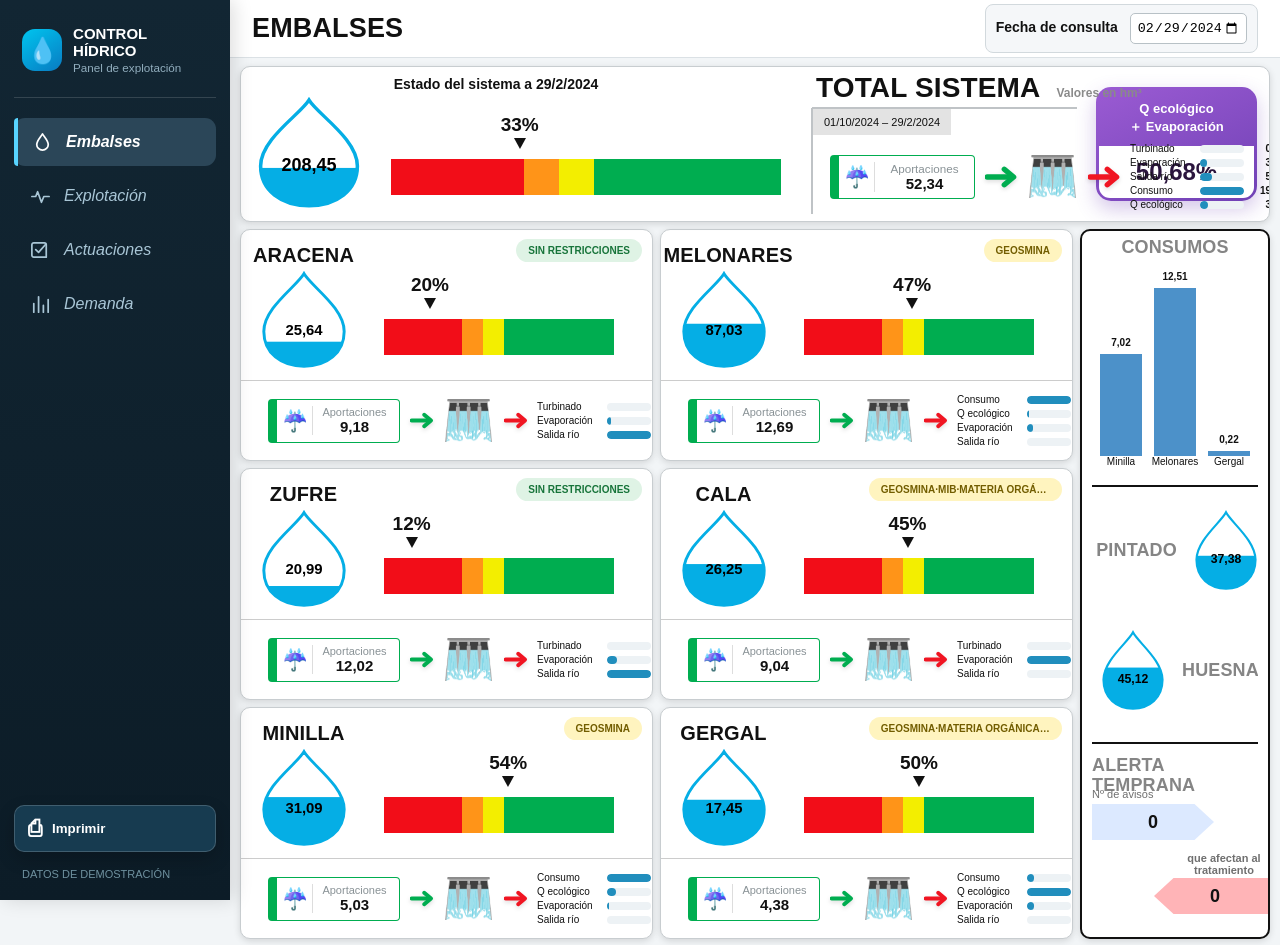
==== index.html @ 4644a9d7 "a" ====
<!DOCTYPE html>
<html lang="es">
 <head>
  <meta charset="utf-8"/>
  <meta content="width=device-width,initial-scale=1" name="viewport"/>
  <title>
   Control de embalses
  </title>
  <link href="css/menu-encabezado.css" rel="stylesheet"/>
  <link href="css/embalses.css" rel="stylesheet"/>
 </head>
 <body>
  <aside class="sidebar">
   <div class="brand">
    <div class="brand-mark">
     💧
    </div>
    <div>
     <b>
      CONTROL HÍDRICO
     </b>
     <small>
      Panel de explotación
     </small>
    </div>
   </div>
   <nav class="menu">
    <button class="nav-btn active" data-screen="embalses">
     <span class="menu-icon">
      <svg aria-hidden="true" viewbox="0 0 24 24">
       <path d="M12 3C9.8 6.5 6 10.2 6 14a6 6 0 0 0 12 0c0-3.8-3.8-7.5-6-11Z">
       </path>
      </svg>
     </span>
     <em>
      Embalses
     </em>
    </button>
    <button class="nav-btn" data-href="explotacion/">
     <span class="menu-icon">
      <svg aria-hidden="true" viewbox="0 0 24 24">
       <path d="M3 12h4l2-5 4 11 2.5-6H21">
       </path>
      </svg>
     </span>
     <em>
      Explotación
     </em>
    </button>
    <button class="nav-btn" data-href="actuaciones/">
     <span class="menu-icon">
      <svg aria-hidden="true" viewbox="0 0 24 24">
       <path d="M5 4h11a2 2 0 0 1 2 2v13H5a2 2 0 0 1-2-2V6a2 2 0 0 1 2-2Z">
       </path>
       <path d="m7 11 3 3 7-8">
       </path>
      </svg>
     </span>
     <em>
      Actuaciones
     </em>
    </button>
    <button class="nav-btn" data-href="demanda/">
     <span class="menu-icon">
      <svg aria-hidden="true" viewbox="0 0 24 24">
       <path d="M5 20V11M10 20V4M15 20v-7M20 20V7">
       </path>
      </svg>
     </span>
     <em>
      Demanda
     </em>
    </button>
   </nav>
   <button class="print-btn" id="printBtn" type="button">
    <span>
     ⎙
    </span>
    <em>
     Imprimir
    </em>
   </button>
   <div class="side-foot">
    DATOS DE DEMOSTRACIÓN
   </div>
  </aside>
  <div class="main">
   <header class="topbar">
    <h1 id="pageTitle">
     EMBALSES
    </h1>
    <label id="dateFilter">
     Fecha de consulta
     <input id="fecha" max="2024-09-30" min="2023-10-01" type="date" value="2024-02-29"/>
    </label>
   </header>
   <main>
    <section class="screen active" id="embalses">
     <div class="dashboard" id="dashboard">
     </div>
    </section>
   </main>
  </div>
  <script src="data/embalses-data.js">
  </script>
  <script src="js/embalses.js">
  </script>
 </body>
</html>
---- css/menu-encabezado.css ----
/* ==========================================================================
   ESTRUCTURA COMPARTIDA: MENU LATERAL Y ENCABEZADO
   Usado por las cuatro pantallas.
   ========================================================================== */
:root {
  --nav: #132532;
  --nav2: #1d394b;
  --blue: #05aee5;
  --green: #00ad50;
  --red: #f20d18;
  --orange: #ff9418;
  --yellow: #f3ee00;
  --ink: #111;
  --line: #d2d6da;
}

:root {
  --sidebar-width: 230px;
  --dashboard-max-width: 1500px;
  --dashboard-side-width: 190px;
  --dashboard-gap: 7px;
  --system-height: 156px;
  --system-columns: 380px 1fr 165px;
  --reservoir-height: 230px;
  --reservoir-top-height: 151px;
  --reservoir-bottom-height: 79px;
  --reservoir-columns: 125px 1fr;
  --drop-reservoir-width: 100px;
  --drop-reservoir-height: 98px;
  --drop-system-width: 112px;
  --drop-system-height: 112px;
  --drop-mini-width: 70px;
  --drop-mini-height: 82px;
  --level-bar-height: 36px;
  --metric-track-height: 8px;
  --cons-chart-height: 176px;
  --cons-bar-width: 42px;
  --system-main-shift: 165px;
  --system-main-cut: 160px;
  --system-divider-offset: -180px;
  --system-level-extra-width: 144px;
  --system-level-shift: 18px;
  --status-top: 9px;
  --status-right: 10px;
  --status-radius: 999px;
  --flow-metrics-width: 82%;
}

* {
  box-sizing: border-box;
}

body {
  margin: 0;
  background: #f2f5f7;
  color: var(--ink);
  font: 14px Arial,sans-serif;
}

.sidebar {
  position: fixed;
  inset: 0 auto 0 0;
  width: var(--sidebar-width);
  background: linear-gradient(180deg,#122633,#0c1c27);
  color: #fff;
  padding: 20px 14px;
  z-index: 10;
  box-shadow: 4px 0 18px #0002;
}

.brand {
  display: flex;
  gap: 11px;
  align-items: center;
  padding: 5px 8px 22px;
  border-bottom: 1px solid #ffffff25;
}

.brand-mark {
  width: 42px;
  height: 42px;
  border-radius: 13px;
  background: linear-gradient(145deg,#00c5ef,#087bc2);
  display: grid;
  place-items: center;
  font-size: 25px;
}

.brand b {
  display: block;
  font-size: 15px;
}

.brand small {
  color: #91adbd;
}

.menu {
  display: grid;
  gap: 7px;
  margin-top: 20px;
}

.nav-btn {
  border: 0;
  background: transparent;
  color: #bfd0da;
  padding: 12px 13px;
  text-align: left;
  border-radius: 9px;
  font-weight: 700;
  cursor: pointer;
}

.nav-btn span {
  display: inline-block;
  width: 30px;
}

.nav-btn:hover {
  background: #ffffff0e;
  color: #fff;
}

.side-foot {
  position: absolute;
  bottom: 20px;
  left: 22px;
  color: #6f919f;
  font-size: 11px;
}

.main {
  margin-left: var(--sidebar-width);
  min-height: 100vh;
}

.topbar {
  height: 68px;
  background: #fff;
  border-bottom: 1px solid #dbe1e5;
  display: flex;
  align-items: center;
  justify-content: space-between;
  padding: 0 22px;
}

.topbar h1 {
  font: 900 26px Impact,Arial Black,sans-serif;
  margin: 0;
}

.topbar label {
  font-weight: 700;
  background: #f5f7f9;
  border: 1px solid #d2d9dd;
  border-radius: 8px;
  padding: 8px 10px;
}

.topbar input {
  margin-left: 8px;
  border: 1px solid #b8c1c6;
  border-radius: 5px;
  padding: 6px;
}

.screen {
  display: none;
}

.placeholder {
  margin: 28px;
  background: #fff;
  border-radius: 12px;
  padding: 45px;
  box-shadow: 0 2px 8px #0002;
}

@media screen and (max-width:760px) {
  .sidebar {
    width: 72px;
    padding: 16px 9px;
  }

  .brand div:last-child,
.nav-btn em,
.side-foot {
    display: none;
  }

  .nav-btn span {
    width: auto;
    font-size: 20px;
  }

  .nav-btn {
    text-align: center;
  }

  .main {
    margin-left: 72px;
  }

  .topbar {
    height: auto;
    padding: 12px;
    display: block;
  }

  .topbar label {
    display: block;
    margin-top: 8px;
  }
}

.nav-btn {
  display: flex;
  align-items: center;
  gap: 8px;
  font-size: 14px;
}

.nav-btn span {
  width: 34px;
  height: 28px;
  display: grid;
  place-items: center;
  font-size: 24px;
  line-height: 1;
}

@media (min-width:1101px) and (min-height:700px), print {
  .topbar {
    height: 58px;
  }
}

.print-btn {
  position: absolute;
  left: 14px;
  right: 14px;
  bottom: 48px;
  border: 1px solid #ffffff2d;
  background: #173b50;
  color: #fff;
  border-radius: 10px;
  padding: 11px 13px;
  font-weight: 800;
  display: flex;
  align-items: center;
  gap: 10px;
  cursor: pointer;
  box-shadow: 0 7px 18px #0003;
}

.print-btn:hover {
  background: #079dcc;
}

.print-btn span {
  font-size: 23px;
  line-height: 1;
}

.print-btn em {
  font-style: normal;
}

.sidebar .menu {
  gap: 6px !important;
  padding: 0 !important;
}

.sidebar .nav-btn {
  position: relative !important;
  width: 100% !important;
  min-height: 48px !important;
  display: flex !important;
  align-items: center !important;
  gap: 12px !important;
  padding: 10px 14px !important;
  border-radius: 11px !important;
  color: #a9c6d6 !important;
  background: transparent !important;
  box-shadow: none !important;
  font-family: "Segoe UI",Arial,sans-serif !important;
  font-size: 16px !important;
  font-weight: 500 !important;
  font-style: normal !important;
}

.sidebar .nav-btn .menu-icon {
  width: 24px !important;
  height: 24px !important;
  flex: 0 0 24px !important;
  display: grid !important;
  place-items: center !important;
  color: #a9c6d6 !important;
}

.sidebar .nav-btn .menu-icon svg {
  width: 23px !important;
  height: 23px !important;
  fill: none !important;
  stroke: currentColor !important;
  stroke-width: 1.8 !important;
  stroke-linecap: round !important;
  stroke-linejoin: round !important;
}

.sidebar .nav-btn.active {
  color: #fff !important;
  background: #2b4658 !important;
  font-weight: 700 !important;
  padding-left: 16px !important;
  box-shadow: none !important;
}

.sidebar .nav-btn.active::before {
  content: "";
  position: absolute;
  left: 0;
  top: 0;
  bottom: 0;
  width: 4px;
  border-radius: 11px 0 0 11px;
  background: #58d4ff;
}

.sidebar .nav-btn.active .menu-icon {
  color: #fff !important;
}

.sidebar .nav-btn:hover:not(.active) {
  background: #ffffff0b !important;
  color: #d8e8f0 !important;
}

.topbar h1 {
  font-family: "Arial Narrow","Roboto Condensed","Segoe UI",Arial,sans-serif !important;
  font-weight: 800 !important;
  letter-spacing: .15px !important;
  text-shadow: none !important;
}

.topbar h1 {
  font-size: 27px !important;
  line-height: 1 !important;
}

@media print {
  html,
body {
    margin: 0 !important;
    padding: 0 !important;
    background: #fff !important;
    width: 100% !important;
    height: 100% !important;
    overflow: hidden !important;
  }

  .sidebar,
.print-btn {
    display: none !important;
  }

  .main {
    position: fixed !important;
    left: 0 !important;
    top: 0 !important;
    overflow: hidden !important;
    margin: 0 !important;
    min-height: 0 !important;
    padding: 0 !important;
    width: 1280px !important;
    height: 930px !important;
    --ph: 930px;
    transform-origin: 0 0 !important;
    transform: scale(var(--ps,.8)) !important;
  }

  @supports (transform:scale(calc(1px/1px))) {
    .main {
      transform: scale(min(calc(100vw/1280px),calc(100vh/var(--ph,800px)))) !important;
    }
  }

  .topbar {
    height: 46px !important;
    padding: 0 10px !important;
    background: #fff !important;
    border-bottom: 1px solid #cfd5d9 !important;
  }

  .topbar h1 {
    font-size: 24px !important;
  }

  * {
    print-color-adjust: exact !important;
    -webkit-print-color-adjust: exact !important;
  }
}
---- css/embalses.css ----
/* ==========================================================================
   PANTALLA EMBALSES
   Componentes, gráficas, tarjetas y control de impresión de Embalses.
   ========================================================================== */
/* ==========================================================================
   CONTROL CENTRAL DE COMPONENTES
   Modifica aquí tamaños y posiciones de la vista web.
   La impresión conserva sus reglas independientes.
   ========================================================================== */

.nav-btn.active {
  background: linear-gradient(90deg,#079dcc,#0878ad);
  color: #fff;
  box-shadow: 0 7px 16px #0004;
}

.screen.active {
  display: block;
}

.dashboard {
  padding: 12px;
  display: grid;
  grid-template-columns: 1fr 1fr 190px;
  gap: var(--dashboard-gap);
  max-width: var(--dashboard-max-width);
  margin: auto;
}

.card {
  background: #fff;
  border: 1px solid #c8cdd0;
  border-radius: 10px;
  box-shadow: 0 2px 7px #0002;
  overflow: hidden;
}

.system {
  grid-column: 1/4;
  display: grid;
  grid-template-columns: var(--system-columns);
  min-height: var(--system-height);
  padding: 10px 14px;
}

.system-left {
  display: grid;
  grid-template-columns: 120px 1fr;
  align-items: center;
  border-right: 2px solid #c2c2c2;
  padding-right: 14px;
}

.sys-date {
  grid-column: 1/3;
  text-align: center;
  font-weight: 800;
}

.system-main {
  padding: 0 18px;
}

.system-main h2 {
  font: 900 30px Impact,Arial Black;
  margin: 0 0 7px;
}

.period {
  background: #e3e3e3;
  padding: 7px 11px;
  font-size: 11px;
  display: inline-block;
}

.flow {
  margin-top: 14px;
  display: grid;
  grid-template-columns: 145px 32px 62px 32px 1fr;
  gap: 7px;
  align-items: center;
}

.arrow {
  font-size: 31px;
  font-weight: 900;
}

.green {
  color: var(--green);
}

.red {
  color: red;
}

.reservoir {
  min-height: var(--reservoir-height);
}

.reservoir-top {
  height: var(--reservoir-top-height);
  display: grid;
  grid-template-columns: var(--reservoir-columns);
  position: relative;
  border-bottom: 1px solid #ccc;
}

.name {
  position: absolute;
  left: 27px;
  top: 14px;
  margin: 0;
  font: 900 22px Impact,Arial Black;
}

.status {
  position: absolute;
  right: 0;
  top: 0;
  min-width: 140px;
  padding: 11px;
  text-align: center;
  background: #00b554;
  font-size: 10px;
}

.status.warn {
  background: #fff900;
}

.drop-wrap {
  padding: 44px 8px 8px;
  display: grid;
  place-items: end center;
}

.drop-svg {
  width: 92px;
  height: 106px;
  overflow: visible;
}

.drop-outline {
  fill: #fff;
  stroke: var(--blue);
  stroke-width: 3;
}

.drop-water {
  fill: var(--blue);
}

.drop-text {
  font-weight: 900;
  font-size: 17px;
  text-anchor: middle;
  dominant-baseline: middle;
}

.level-area {
  display: flex;
  align-items: center;
  padding: 49px 15px 12px;
}

.level {
  width: 100%;
  position: relative;
  padding-top: 37px;
}

.indicator {
  position: absolute;
  left: clamp(0%,var(--pos),100%);
  top: 0;
  transform: translateX(-50%);
  text-align: center;
  font-weight: 900;
  font-size: 19px;
  white-space: nowrap;
  transition: left .35s ease;
}

.indicator i {
  display: block;
  width: 0;
  height: 0;
  margin: 4px auto 0;
  border-left: 6px solid transparent;
  border-right: 6px solid transparent;
  border-top: 12px solid #111;
}

.segbar {
  background: linear-gradient(90deg,var(--red) 0 34%,var(--orange) 34% 43%,var(--yellow) 43% 52%,var(--green) 52% 100%);
}

.reservoir-bottom {
  min-height: var(--reservoir-bottom-height);
  padding: 8px;
  display: grid;
  grid-template-columns: 125px 29px 60px 29px 1fr;
  gap: 5px;
  align-items: center;
}

.rain {
  border: 1px solid var(--green);
  border-left: 9px solid var(--green);
  border-radius: 4px;
  display: grid;
  grid-template-columns: 35px 1fr;
  align-items: center;
  min-height: 50px;
}

.rain-icon {
  text-align: center;
  font-size: 21px;
}

.rain-val {
  text-align: center;
  border-left: 1px solid #ddd;
}

.rain-val small {
  display: block;
  color: #899296;
}

.rain-val b {
  font-size: 15px;
}

.dam-icon {
  width: 58px;
  height: 52px;
}

.metrics {
  display: grid;
  gap: 5px;
}

.metric {
  display: grid;
  grid-template-columns: 68px 1fr 40px;
  align-items: center;
  font-size: 10px;
  gap: 5px;
}

.metric-track {
  height: var(--metric-track-height);
  position: relative;
}

.metric-fill {
  height: 100%;
  background: #4c91c9;
  border-radius: 0 2px 2px 0;
}

.metric b {
  text-align: right;
}

.eco-card {
  align-self: center;
  margin-left: 4px;
  border-radius: 15px;
  background: linear-gradient(155deg,#9b5bd3,#7041b5);
  color: #fff;
  box-shadow: 0 8px 20px #7142b54d;
  overflow: hidden;
  text-align: center;
}

.eco-card .eco-title {
  padding: 13px 8px 10px;
  font-size: 13px;
  font-weight: 800;
  line-height: 1.4;
}

.eco-card .eco-value {
  background: #fff;
  color: #2b153e;
  margin: 0 3px 3px;
  padding: 12px 5px;
  border-radius: 0 0 11px 11px;
  font-size: 24px;
  font-weight: 900;
}

.side-panel {
  grid-column: 3;
  grid-row: 2/5;
  padding: 10px;
  border: 2px solid #111;
}

.side-panel h3,
.side-panel h4 {
  font: 900 19px Impact,Arial Black;
  color: #858585;
  text-align: center;
  margin: 5px;
}

.cons-chart {
  border-bottom: 2px solid #111;
  display: flex;
  align-items: end;
  justify-content: space-around;
}

.cons-col {
  text-align: center;
  font-size: 10px;
}

.cons-bar {
  width: var(--cons-bar-width);
  background: #4c91c9;
  position: relative;
}

.cons-bar b {
  position: absolute;
  top: -17px;
  left: 50%;
  transform: translateX(-50%);
  font-size: 10px;
}

.side-sec {
  padding-bottom: 9px;
  border-bottom: 2px solid #111;
}

.mini-drop {
  display: grid;
  place-items: center;
}

.mini-drop .drop-svg {
  width: var(--drop-mini-width);
  height: var(--drop-mini-height);
}

.alerts {
  padding-top: 7px;
}

.alert {
  padding: 11px;
  text-align: center;
  font-size: 21px;
  font-weight: 900;
  background: linear-gradient(135deg,#dceaff 80%,transparent 81%);
}

.alert.reda {
  background: linear-gradient(45deg,#ffb6b6 80%,transparent 81%);
}

@media screen and (max-width:1100px) {
  .dashboard {
    grid-template-columns: 1fr;
  }

  .system,
.side-panel {
    grid-column: 1;
    grid-row: auto;
  }

  .system {
    grid-template-columns: 1fr;
  }

  .system-left {
    border: 0;
  }

  .side-panel {
    display: grid;
    grid-template-columns: repeat(3,1fr);
    gap: 12px;
  }
}

@media screen and (max-width:760px) {
  .reservoir-top {
    grid-template-columns: 105px 1fr;
  }

  .reservoir-bottom {
    grid-template-columns: 105px 24px 52px 24px 1fr;
  }

  .system-left {
    grid-template-columns: 105px 1fr;
  }
}

/* Ajustes de la tercera vista previa */

.level {
  padding-top: 45px;
}

.indicator {
  top: 0;
  line-height: 21px;
  z-index: 2;
}

.indicator i {
  margin-top: 3px;
  border-left-width: 6px;
  border-right-width: 6px;
  border-top-width: 11px;
}

.segbar {
  height: var(--level-bar-height);
}

.flow-arrow {
  width: 34px;
  height: 26px;
  display: block;
  filter: drop-shadow(0 2px 2px #0002);
}

.flow-arrow.green-arrow {
  color: #00ad50;
}

.flow-arrow.red-arrow {
  color: #f01522;
}

.side-panel {
  padding: 7px 10px;
  display: flex;
  flex-direction: column;
}

.side-panel h3,
.side-panel h4 {
  margin: 3px 0;
  font-size: 18px;
}

.cons-chart {
  height: var(--cons-chart-height);
}

.side-sec {
  padding-bottom: 6px;
}

.water-reserves {
  flex: 1;
  display: grid;
  grid-template-rows: 1fr 1fr;
  align-items: center;
  padding: 3px 0;
}

.reserve-row {
  display: grid;
  grid-template-columns: 1fr 82px;
  align-items: center;
  min-height: 78px;
}

.reserve-row:nth-child(2) {
  grid-template-columns: 82px 1fr;
}

.reserve-row:nth-child(2) h4 {
  grid-column: 2;
  grid-row: 1;
  text-align: left;
  padding-left: 8px;
}

.reserve-row:nth-child(2) .mini-drop {
  grid-column: 1;
  grid-row: 1;
}

.reserve-row h4 {
  text-align: right;
  padding-right: 8px;
}

.reserve-row .drop-svg {
  width: 66px;
  height: 76px;
}

.alerts {
  padding-top: 4px;
}

.alerts h4 {
  text-align: left;
  margin: 0 0 5px;
}

.alerts small {
  display: block;
  color: #111;
  font-size: 11px;
  margin: 1px 0;
}

.alert {
  height: 44px;
  padding: 10px;
  font-size: 20px;
  display: grid;
  place-items: center;
  background: #dce9ff;
  clip-path: polygon(0 0,84% 0,100% 50%,84% 100%,0 100%);
}

.alert.reda {
  background: #ffb4b7;
  clip-path: polygon(16% 0,100% 0,100% 100%,16% 100%,0 50%);
}

@media (min-width:1101px) and (min-height:700px), print {
  .dashboard {
    padding: 8px 10px;
    gap: var(--dashboard-gap);
  }

  .system {
    min-height: var(--system-height);
    padding: 7px 12px;
  }

  .system-main h2 {
    font-size: 27px;
  }

  .flow {
    margin-top: 8px;
  }

  .reservoir {
    min-height: var(--reservoir-height);
  }

  .reservoir-top {
    height: var(--reservoir-top-height);
  }

  .reservoir-bottom {
    min-height: var(--reservoir-bottom-height);
    padding: 5px 8px;
  }

  .drop-wrap {
    padding-top: 35px;
  }

  .drop-svg {
    width: 78px;
    height: 91px;
  }

  .level-area {
    padding: 37px 13px 7px;
  }

  .name {
    top: 10px;
    font-size: 20px;
  }

  .status {
    padding: 9px;
  }

  .rain {
    min-height: 44px;
  }

  .dam-icon {
    height: 45px;
  }

  .metrics {
    gap: 3px;
  }

  .metric-track {
    height: var(--metric-track-height);
  }

  .side-panel {
    max-height: 623px;
  }

  .cons-chart {
    height: var(--cons-chart-height);
  }
}

@media (min-width:1101px) and (max-height:780px) {
  .dashboard {
    transform-origin: top center;
  }

  .reservoir {
    min-height: var(--reservoir-height);
  }

  .reservoir-top {
    height: var(--reservoir-top-height);
  }

  .system {
    min-height: var(--system-height);
  }

  .side-panel {
    max-height: 582px;
  }
}

/* Ajustes v4: altura Ãºtil, consumos y flechas */

@media (min-width:1101px), print {
  .dashboard {
    padding-bottom: 6px;
  }

  .system {
    min-height: var(--system-height);
  }

  .reservoir {
    min-height: var(--reservoir-height);
  }

  .reservoir-top {
    height: var(--reservoir-top-height);
  }

  .reservoir-bottom {
    min-height: var(--reservoir-bottom-height);
  }

  .drop-wrap {
    padding-top: 38px;
  }

  .level-area {
    padding-top: 41px;
  }

  .side-panel {
    height: auto;
    max-height: none;
  }

  .side-panel .side-sec:first-child {
    flex: 0 0 160px;
    overflow: hidden;
  }

  .cons-chart {
    height: var(--cons-chart-height);
    padding-top: 22px;
    overflow: hidden;
    align-items: end;
  }

  .cons-bar {
    max-height: 104px;
  }

  .water-reserves {
    flex: 0 0 184px;
    grid-template-rows: 92px 92px;
    padding: 0;
  }

  .reserve-row {
    min-height: 88px;
  }

  .reserve-row .drop-svg {
    width: 62px;
    height: 71px;
  }

  .alerts {
    margin-top: auto;
  }
}

.flow-arrow.red-arrow {
  transform: translateX(-4px);
}

/* Ajustes v5: columna derecha compacta y ordenada */

@media (min-width:1101px), print {
  .side-panel {
    padding: 7px 10px;
    display: grid;
    grid-template-rows: 190px 205px 1fr;
    gap: 0;
    overflow: hidden;
  }

  .side-panel .side-sec:first-child {
    height: auto;
    min-height: 0;
    overflow: hidden;
    padding: 0 0 7px;
  }

  .side-panel h3 {
    margin: 2px 0 3px;
    font-size: 19px;
  }

  .cons-chart {
    height: var(--cons-chart-height);
    padding: 25px 2px 0;
    overflow: hidden;
    align-items: end;
  }

  .cons-bar {
    max-height: 125px;
    width: var(--cons-bar-width);
  }

  .water-reserves {
    height: auto;
    min-height: 0;
    display: grid;
    grid-template-rows: 98px 98px;
    padding: 4px 0 5px;
    border-bottom: 2px solid #111;
  }

  .reserve-row {
    min-height: 0;
    grid-template-columns: 1fr 82px;
  }

  .reserve-row:nth-child(2) {
    grid-template-columns: 82px 1fr;
  }

  .reserve-row h4 {
    font-size: 18px;
  }

  .reserve-row .drop-svg {
    width: 66px;
    height: 76px;
  }

  .alerts {
    min-height: 0;
    margin: 0;
    padding: 10px 0 0;
    display: flex;
    flex-direction: column;
    justify-content: flex-end;
  }

  .alerts h4 {
    font-size: 18px;
    margin: 0 0 5px;
    text-align: left;
  }

  .alerts small {
    margin: 1px 0;
    font-size: 11px;
    line-height: 13px;
  }

  .alert {
    height: 44px;
    flex: 0 0 44px;
  }
}

/* Ajustes v6: una sola linea en Consumos y alerta mas alta */

@media (min-width:1101px), print {
  .side-panel {
    grid-template-rows: 205px 195px 1fr;
  }

  .side-panel .side-sec:first-child {
    border-bottom: 0;
    padding-bottom: 0;
  }

  .cons-chart {
    height: var(--cons-chart-height);
    padding-top: 27px;
    border-bottom: 2px solid #111;
    overflow: hidden;
  }

  .cons-bar {
    max-height: 137px;
  }

  .water-reserves {
    grid-template-rows: 93px 93px;
    height: 195px;
    padding-top: 4px;
  }

  .alerts {
    padding-top: 4px;
    justify-content: flex-start;
  }

  .alerts h4 {
    margin: 0 0 3px;
  }

  .alerts small {
    margin: 0;
    line-height: 12px;
  }

  .alert {
    height: 43px;
    flex-basis: 43px;
  }
}

/* Ajustes v7: replica de la organizacion indicada */

@media (min-width:1101px), print {
  .side-panel {
    display: grid;
    grid-template-rows: 210px 210px 170px;
    align-content: start;
    padding: 7px 10px;
    overflow: hidden;
  }

  .side-panel .side-sec:first-child {
    height: 210px;
    min-height: 210px;
    padding: 0;
    border-bottom: 0;
    overflow: hidden;
  }

  .side-panel h3 {
    margin: 2px 0 0;
    font-size: 19px;
  }

  .cons-chart {
    height: var(--cons-chart-height);
    padding: 25px 2px 0;
    border-bottom: 2px solid #111;
    overflow: hidden;
    align-items: end;
  }

  .cons-bar {
    width: var(--cons-bar-width);
    max-height: 136px;
  }

  .water-reserves {
    height: 210px;
    min-height: 210px;
    display: grid;
    grid-template-rows: 101px 101px;
    padding: 4px 0 5px;
    border-bottom: 2px solid #111;
  }

  .reserve-row {
    min-height: 0;
  }

  .reserve-row:first-child {
    grid-template-columns: 1fr 82px;
  }

  .reserve-row:first-child h4 {
    text-align: right;
    padding-right: 8px;
  }

  .reserve-row:nth-child(2) {
    grid-template-columns: 82px 1fr;
  }

  .reserve-row:nth-child(2) h4 {
    text-align: left;
    padding-left: 8px;
  }

  .reserve-row .drop-svg {
    width: 68px;
    height: 78px;
  }

  .alerts {
    height: 170px;
    min-height: 170px;
    margin: 0;
    padding: 6px 0 0;
    display: block;
  }

  .alerts h4 {
    margin: 0 0 4px;
    text-align: left;
    font-size: 18px;
  }

  .alerts small {
    display: block;
    margin: 0;
    line-height: 13px;
    font-size: 11px;
    color: #111;
  }

  .alert {
    height: 44px;
    margin: 0;
    display: grid;
    place-items: center;
    font-size: 20px;
  }
}

/* Ajustes v8: distribucion lateral fija, sin estiramientos */

@media (min-width:1101px), print {
  .side-panel {
    display: block !important;
    padding: 7px 10px !important;
    overflow: hidden;
  }

  .side-panel .side-sec:first-child {
    display: block;
    box-sizing: border-box;
    height: 210px !important;
    min-height: 210px !important;
    padding: 0 !important;
    margin: 0 !important;
    border: 0 !important;
    overflow: hidden;
  }

  .side-panel h3 {
    height: 27px;
    margin: 2px 0 0 !important;
    line-height: 25px;
  }

  .cons-chart {
    box-sizing: border-box;
    height: var(--cons-chart-height) !important;
    padding: 25px 2px 0 !important;
    margin: 0 !important;
    border-bottom: 2px solid #111 !important;
    overflow: hidden;
  }

  .water-reserves {
    display: grid !important;
    box-sizing: border-box;
    height: 215px !important;
    min-height: 215px !important;
    grid-template-rows: 103px 103px !important;
    padding: 4px 0 5px !important;
    margin: 0 !important;
    border-bottom: 2px solid #111 !important;
    overflow: hidden;
  }

  .reserve-row {
    height: 103px !important;
    min-height: 103px !important;
  }

  .reserve-row .drop-svg {
    width: 68px;
    height: 78px;
  }

  .alerts {
    display: block !important;
    box-sizing: border-box;
    height: 148px !important;
    min-height: 148px !important;
    margin: 0 !important;
    padding: 5px 0 0 !important;
    overflow: hidden;
  }

  .alerts h4 {
    height: 24px;
    line-height: 22px;
    margin: 0 !important;
    text-align: left;
  }

  .alerts small {
    height: 13px;
    line-height: 13px;
    margin: 0 !important;
  }

  .alert {
    box-sizing: border-box;
    height: 43px !important;
    min-height: 43px !important;
    margin: 0 !important;
    padding: 0 !important;
  }
}

/* Ajustes v9: reparto proporcional de toda la altura lateral */

@media (min-width:1101px), print {
  .side-panel {
    display: grid !important;
    grid-template-rows: 35% 36% 29% !important;
    align-content: stretch !important;
    padding: 7px 10px !important;
    overflow: hidden !important;
  }

  .side-panel .side-sec:first-child {
    height: auto !important;
    min-height: 0 !important;
    display: grid !important;
    grid-template-rows: 28px 1fr !important;
    padding: 0 !important;
    margin: 0 !important;
    border: 0 !important;
    overflow: hidden !important;
  }

  .side-panel h3 {
    height: auto !important;
    line-height: 25px !important;
    margin: 0 !important;
  }

  .cons-chart {
    height: var(--cons-chart-height) !important;
    min-height: 0 !important;
    padding: 26px 2px 0 !important;
    margin: 0 !important;
    border-bottom: 2px solid #111 !important;
    overflow: hidden !important;
  }

  .cons-bar {
    width: var(--cons-bar-width) !important;
    max-height: 145px !important;
  }

  .water-reserves {
    height: auto !important;
    min-height: 0 !important;
    display: grid !important;
    grid-template-rows: 1fr 1fr !important;
    padding: 5px 0 !important;
    margin: 0 !important;
    border-bottom: 2px solid #111 !important;
    overflow: hidden !important;
  }

  .reserve-row {
    height: auto !important;
    min-height: 0 !important;
  }

  .reserve-row .drop-svg {
    width: 70px !important;
    height: 80px !important;
  }

  .alerts {
    height: auto !important;
    min-height: 0 !important;
    display: grid !important;
    grid-template-rows: 27px 14px 45px 27px 45px !important;
    align-content: start !important;
    margin: 0 !important;
    padding: 7px 0 0 !important;
    overflow: hidden !important;
  }

  .alerts h4 {
    height: auto !important;
    line-height: 23px !important;
    margin: 0 !important;
  }

  .alerts small {
    height: auto !important;
    line-height: 13px !important;
    margin: 0 !important;
  }

  .alert {
    height: 45px !important;
    min-height: 45px !important;
    margin: 0 !important;
    padding: 0 !important;
  }
}

/* Ajustes v10: proporciones finales de la tarjeta lateral */

@media (min-width:1101px), print {
  .side-panel {
    grid-template-rows: 34% 40% 26% !important;
  }

  .side-panel .side-sec:first-child {
    grid-template-rows: 30px 1fr !important;
  }

  .cons-chart {
    padding-top: 22px !important;
  }

  .water-reserves {
    padding: 8px 0 7px !important;
  }

  .reserve-row .drop-svg {
    width: 72px !important;
    height: 83px !important;
  }

  .alerts {
    grid-template-rows: 29px 15px 44px 35px 44px !important;
    padding: 8px 0 0 !important;
  }

  .alerts h4 {
    color: #858585 !important;
    font-size: 18px !important;
  }

  .alerts small {
    color: #6f6f6f !important;
    font-size: 11px !important;
  }

  .alerts .alert {
    width: 106px !important;
    height: 36px !important;
    min-height: 36px !important;
    font-size: 18px !important;
  }

  .alerts .alert:not(.reda) {
    justify-self: start !important;
  }

  .alerts .alert.reda {
    justify-self: end !important;
  }
}

/* Ajustes v11 segun anotaciones */

@media (min-width:1101px), print {
  .side-panel {
    grid-template-rows: 36% 39% 25% !important;
  }

  .side-panel .side-sec:first-child {
    grid-template-rows: 30px 1fr !important;
  }

  .cons-chart {
    padding-top: 14px !important;
  }

  .cons-bar {
    max-height: 158px !important;
  }

  .water-reserves {
    padding: 5px 0 4px !important;
  }

  .alerts {
    grid-template-rows: 28px 14px 42px 27px 42px !important;
    padding: 5px 0 0 !important;
  }

  .alerts .alert {
    width: 122px !important;
    height: 36px !important;
    min-height: 36px !important;
  }

  .alerts .alert.reda {
    justify-self: end !important;
    transform: translateY(-3px);
  }
}

/* Ajustes v12: subir grafica sin mover linea y desplazar alerta inferior */

@media (min-width:1101px), print {
  .cons-chart .cons-col {
    transform: translateY(-7px) !important;
  }

  .alerts small:nth-of-type(2) {
    transform: translateX(22px) !important;
    width: calc(100% - 22px) !important;
  }

  .alerts .alert.reda {
    transform: translate(16px,-3px) !important;
  }
}

/* Ajustes v13: alerta compacta, sin huecos y con espaciado armonico */

@media (min-width:1101px), print {
  .side-panel {
    grid-template-rows: 36% 40% 24% !important;
  }

  .alerts {
    display: grid !important;
    grid-template-rows: 27px 14px 37px 28px 37px !important;
    row-gap: 0 !important;
    align-content: start !important;
    padding: 6px 0 4px !important;
    margin: 0 !important;
  }

  .alerts h4 {
    margin: 0 !important;
    line-height: 23px !important;
    align-self: start !important;
  }

  .alerts small {
    margin: 0 !important;
    line-height: 13px !important;
    align-self: start !important;
  }

  .alerts small:nth-of-type(2) {
    transform: none !important;
    width: 92px !important;
    justify-self: end !important;
    text-align: center !important;
    line-height: 12px !important;
  }

  .alerts .alert {
    width: 122px !important;
    height: 36px !important;
    min-height: 36px !important;
    margin: 0 !important;
    padding: 0 !important;
    align-self: start !important;
  }

  .alerts .alert:not(.reda) {
    justify-self: start !important;
    transform: none !important;
  }

  .alerts .alert.reda {
    justify-self: end !important;
    transform: none !important;
  }
}

/* Ajustes v14: separacion y alineacion final de la alerta inferior */

@media (min-width:1101px), print {
  .alerts {
    grid-template-rows: 27px 14px 37px 34px 37px !important;
  }

  .alerts small:nth-of-type(2) {
    width: 96px !important;
    justify-self: end !important;
    text-align: center !important;
    padding-top: 7px !important;
    transform: translateX(8px) !important;
  }

  .alerts .alert.reda {
    width: 122px !important;
    justify-self: end !important;
    margin-left: auto !important;
    transform: translateX(10px) !important;
  }
}

/* Ajuste v15: margenes laterales simetricos en las formas de alerta */

@media (min-width:1101px), print {
  .alerts .alert:not(.reda) {
    width: 122px !important;
    justify-self: start !important;
    transform: none !important;
  }

  .alerts .alert.reda {
    width: 122px !important;
    justify-self: end !important;
    margin-left: 0 !important;
    margin-right: 0 !important;
    transform: none !important;
  }
}

/* Ajuste v16: igualar visualmente ambos margenes laterales */

@media (min-width:1101px), print {
  .alerts .alert.reda {
    justify-self: end !important;
    transform: translateX(22px) !important;
  }
}

/* Ajuste v17: reducir aun mas el margen derecho de la forma roja */

@media (min-width:1101px), print {
  .alerts .alert.reda {
    justify-self: end !important;
    transform: translateX(30px) !important;
  }
}

/* Ajuste v18: desplazar mas a la derecha la forma roja */

@media (min-width:1101px), print {
  .alerts .alert.reda {
    justify-self: end !important;
    transform: translateX(38px) !important;
  }
}

/* Ajuste v19: texto inferior a la derecha y alineado a la izquierda */

@media (min-width:1101px), print {
  .alerts small:nth-of-type(2) {
    width: 104px !important;
    justify-self: end !important;
    text-align: left !important;
    padding-left: 4px !important;
    transform: translateX(18px) !important;
  }
}

/* Ajuste v20: desplazar mas a la derecha el texto inferior */

@media (min-width:1101px), print {
  .alerts small:nth-of-type(2) {
    width: 104px !important;
    justify-self: end !important;
    text-align: left !important;
    padding-left: 4px !important;
    transform: translateX(32px) !important;
  }
}

/* Ajuste v21: texto centrado, negrita y desplazado 50 px */

@media (min-width:1101px), print {
  .alerts small:nth-of-type(2) {
    width: 104px !important;
    justify-self: end !important;
    text-align: center !important;
    font-weight: 700 !important;
    padding-left: 0 !important;
    transform: translateX(50px) !important;
  }
}

/* Ajuste v23: separaciones moderadas y forma roja siempre visible */

@media (min-width:1101px), print {
  .side-panel {
    grid-template-rows: 36% 38% 26% !important;
  }

  .alerts {
    grid-template-rows: 28px 16px 39px 31px 39px !important;
    row-gap: 2px !important;
    padding: 6px 0 6px !important;
    align-content: start !important;
    overflow: visible !important;
  }

  .alerts small:first-of-type {
    align-self: center !important;
  }

  .alerts small:nth-of-type(2) {
    align-self: center !important;
    width: 104px !important;
    justify-self: end !important;
    text-align: center !important;
    font-weight: 700 !important;
    transform: translateX(50px) !important;
  }

  .alerts .alert:not(.reda) {
    align-self: start !important;
  }

  .alerts .alert.reda {
    align-self: start !important;
    justify-self: end !important;
    width: 122px !important;
    transform: translateX(30px) !important;
  }
}

/* Ajuste v24: igualar el margen derecho de la forma roja con el margen izquierdo de la azul */

@media (min-width:1101px), print {
  .alerts .alert.reda {
    justify-self: end !important;
    transform: translateX(38px) !important;
  }
}

/* Ajuste v25: ampliar huecos sin mover los titulos ni las lineas */

@media (min-width:1101px), print {
  /* CONSUMOS permanece fijo; se suben barras, valores y nombres */

  .cons-chart .cons-col {
    transform: translateY(-14px) !important;
  }

  /* ALERTA TEMPRANA y su linea permanecen fijas; se sube solo el contenido central */

  .water-reserves .reserve-row:first-child {
    transform: translateY(-5px) !important;
  }

  .water-reserves .reserve-row:nth-child(2) {
    transform: translateY(-12px) !important;
  }
}

/* Ajuste v26: subir ligeramente todo el bloque interior de CONSUMOS */

@media (min-width:1101px), print {
  .cons-chart .cons-col {
    transform: translateY(-20px) !important;
  }
}

/* Ajuste v27: subir solo la linea sobre ALERTA TEMPRANA */

@media (min-width:1101px), print {
  .water-reserves {
    border-bottom: 0 !important;
    position: relative !important;
  }

  .water-reserves::after {
    content: "";
    position: absolute;
    left: 0;
    right: 0;
    bottom: 6px;
    height: 2px;
    background: #111;
  }
}

/* Ajuste v28: centrar correctamente las tres categorias del grafico */

@media (min-width:1101px), print {
  .cons-chart {
    display: grid !important;
    grid-template-columns: repeat(3,minmax(0,1fr)) !important;
    align-items: end !important;
    justify-content: stretch !important;
    column-gap: 0 !important;
  }

  .cons-chart .cons-col {
    width: 100% !important;
    min-width: 0 !important;
    display: flex !important;
    flex-direction: column !important;
    align-items: center !important;
    justify-content: flex-end !important;
    text-align: center !important;
    transform: translateY(-20px) !important;
  }

  .cons-chart .cons-bar {
    margin-left: auto !important;
    margin-right: auto !important;
  }
}

/* Ajuste v29: cabecera superior alineada y unidad editable */

.system-main {
  position: relative;
}

.system-heading {
  display: flex;
  align-items: flex-end;
  justify-content: space-between;
  gap: 16px;
  min-height: 39px;
  margin: 0 -18px 8px -18px;
  padding: 0 12px 5px 18px;
  border-bottom: 2px solid #bfc3c6;
}

.system-heading h2 {
  margin: 0 !important;
  line-height: 1;
  white-space: nowrap;
}

.unit-label {
  color: #8a8a8a;
  font-size: 12px;
  font-weight: 700;
  white-space: nowrap;
  padding-bottom: 2px;
}

@media (min-width:1101px) and (min-height:700px), print {
  .system-heading {
    min-height: 34px;
    margin-bottom: 5px;
    padding-bottom: 4px;
  }
}

/* Ajuste v30: lineas superiores segun referencia */

@media (min-width:1101px), print {
  .system {
    position: relative !important;
  }

  .system-left {
    border-right: 0 !important;
    position: relative !important;
  }

  .system-left::after {
    content: "";
    position: absolute;
    top: 25px;
    right: var(--system-divider-offset);
    bottom: 0;
    width: 2px;
    background: #bfc3c6;
  }

  .system-heading {
    margin: 0 -18px 8px -18px !important;
    padding: 0 12px 5px 18px !important;
    border-bottom: 2px solid #bfc3c6 !important;
  }
}

/* Ajuste v31: linea vertical completa y union exacta con la horizontal */

@media (min-width:1101px), print {
  .system-left::after {
    top: 0 !important;
    right: var(--system-divider-offset) !important;
    bottom: 0 !important;
    width: 2px !important;
    background: #bfc3c6 !important;
    z-index: 3 !important;
  }

  .system-heading {
    margin-left: -18px !important;
    border-bottom: 2px solid #bfc3c6 !important;
  }
}

/* Ajuste v32: caja de fecha unida a la esquina de las lineas grises */

@media (min-width:1101px), print {
  .system-main > .period {
    display: block !important;
    width: max-content !important;
    margin-left: -18px !important;
    margin-top: -8px !important;
    position: relative !important;
    z-index: 4 !important;
  }
}

/* Ajuste v33: eliminar el tramo de lÃ­nea hasta la fecha y moverla 1 px */

@media (min-width:1101px), print {
  .system-main > .period {
    margin-left: -17px !important;
    margin-top: -10px !important;
    position: relative !important;
    z-index: 6 !important;
    background: #e3e3e3 !important;
    box-shadow: 0 -3px 0 #e3e3e3 !important;
  }
}

/* Ajuste v34: cabecera sin tramo vertical sobre la fecha */

@media (min-width:1101px), print {
  .system-left::after {
    top: 47px !important;
    bottom: 0 !important;
  }

  .system-main > .period {
    margin-left: -17px !important;
    margin-top: -8px !important;
    box-shadow: none !important;
    z-index: 6 !important;
  }
}

/* Ajuste v35: prolongar la linea vertical hasta la horizontal gris */

@media (min-width:1101px), print {
  .system-left::after {
    top: 34px !important;
    bottom: 0 !important;
  }
}

/* BotÃ³n de impresiÃ³n del menÃº lateral */

/* Ãrea imprimible: cabecera Embalses + fecha + panel completo. El menÃº lateral no se imprime. */

/* ==========================================================
   AJUSTE ACUMULADO FINAL
   Conserva los cambios anteriores y aÃ±ade el menÃº nuevo.
   ========================================================== */

/* MenÃº lateral */

/* TipografÃ­a legible conservada */

.system-heading h2,
.reservoir-top .name,
.side-panel h3,
.side-panel h4,
.alerts h4 {
  font-family: "Arial Narrow","Roboto Condensed","Segoe UI",Arial,sans-serif !important;
  font-weight: 800 !important;
  letter-spacing: .15px !important;
  text-shadow: none !important;
}

.system-heading h2 {
  font-size: 28px !important;
  line-height: 1 !important;
}

.reservoir-top .name {
  font-size: 20px !important;
  line-height: 1 !important;
}

.side-panel h3,
.side-panel h4,
.alerts h4 {
  font-size: 18px !important;
  line-height: 1.1 !important;
}

@media (min-width:1101px), print {
  /* Anchos intactos y alto de 230 px */

  .dashboard {
    grid-template-columns: 1fr 1fr 190px !important;
  }

  .reservoir {
    min-height: var(--reservoir-height) !important;
  }

  .reservoir-top {
    height: var(--reservoir-top-height) !important;
  }

  .reservoir-bottom {
    min-height: var(--reservoir-bottom-height) !important;
  }

  /* TÃ­tulos centrados sobre la gota sin moverla */

  .reservoir-top .name {
    left: 62.5px !important;
    top: 15px !important;
    width: max-content !important;
    max-width: 120px !important;
    transform: translateX(-50%) !important;
    text-align: center !important;
    white-space: nowrap !important;
  }

  /* GrÃ¡fico de cuatro colores compacto */

  .level-area {
    padding-left: 28px !important;
    padding-right: 28px !important;
  }

  .segbar {
    height: var(--level-bar-height) !important;
  }

  /* Franja inferior acumulada: Aportaciones mÃ¡s ancha y aire lateral */

  .reservoir-bottom {
    padding-left: 13px !important;
    padding-right: 13px !important;
    grid-template-columns: 132px 24px 48px 24px minmax(0,1fr) !important;
    column-gap: 5px !important;
  }

  .reservoir-bottom .rain {
    width: 132px !important;
    min-width: 132px !important;
    padding-right: 3px !important;
  }

  .reservoir-bottom .rain-val small {
    white-space: nowrap !important;
    font-size: 11px !important;
  }

  .reservoir-bottom .rain-val b {
    font-size: 15px !important;
  }

  .reservoir-bottom .flow-arrow {
    width: 25px !important;
    height: 21px !important;
  }

  .reservoir-bottom .dam-icon {
    width: 47px !important;
    height: 43px !important;
  }

  .reservoir-bottom .metric {
    grid-template-columns: 66px minmax(54px,1fr) 37px !important;
    gap: 4px !important;
  }

  .reservoir-bottom .metrics,
.reservoir-bottom .metric-track {
    min-width: 0 !important;
  }

  /* Barras horizontales conservadas */

  .metric-track {
    height: var(--metric-track-height) !important;
    background: #edf2f5 !important;
    border-radius: 999px !important;
    overflow: hidden !important;
  }

  .metric-fill {
    height: 100% !important;
    background: #218ebd !important;
    border-radius: 999px !important;
  }

  /* Estados elegantes conservados */

  .reservoir-top .status {
    top: var(--status-top) !important;
    right: var(--status-right) !important;
    min-width: 0 !important;
    width: auto !important;
    max-width: 47% !important;
    padding: 6px 12px !important;
    border-radius: var(--status-radius) !important;
    font: 700 10px/1.1 Arial,sans-serif !important;
    white-space: nowrap !important;
    overflow: hidden !important;
    text-overflow: ellipsis !important;
    box-shadow: none !important;
  }

  .reservoir-top .status:not(.warn) {
    color: #17743a !important;
    background: #dff3e5 !important;
  }

  .reservoir-top .status.warn {
    color: #725d00 !important;
    background: #fff4bf !important;
  }
}

/* ==========================================================
   AJUSTE: REDUCCIÃ“N SIMÃ‰TRICA DE LOS 7 GRÃFICOS HORIZONTALES
   Afecta a Total Sistema y a las seis tarjetas de embalses.
   ========================================================== */

@media (min-width:1101px), print {
  /* El bloque completo se reduce y queda centrado en su celda. */

  .system .metrics,
.reservoir .metrics {
    width: 92% !important;
    min-width: 0 !important;
    justify-self: center !important;
    margin-left: auto !important;
    margin-right: auto !important;
  }

  /* Los mÃ¡rgenes internos izquierdo y derecho son idÃ©nticos. */

  .system .metric,
.reservoir .metric {
    grid-template-columns: 66px minmax(44px,1fr) 37px !important;
    column-gap: 4px !important;
  }

  /* Se conserva el aspecto de dos colores y los extremos redondeados. */

  .system .metric-track,
.reservoir .metric-track {
    width: 100% !important;
    min-width: 0 !important;
    height: 8px !important;
    background: #edf2f5 !important;
    border-radius: 999px !important;
    overflow: hidden !important;
  }

  .system .metric-fill,
.reservoir .metric-fill {
    height: 100% !important;
    background: #218ebd !important;
    border-radius: 999px !important;
  }
}

/* ==========================================================
   AJUSTE: DESPLAZAR A LA DERECHA EL BLOQUE INFERIOR MARCADO
   Afecta a Aportaciones, flecha verde, presa y flecha roja
   en las seis tarjetas. Las mÃ©tricas permanecen centradas.
   ========================================================== */

@media (min-width:1101px), print {
  /* El padding izquierdo pasa de 13 px a 20 px. Para no cambiar
     el ancho total de la tarjeta, el espacio se compensa reduciendo
     la columna flexible de mÃ©tricas. */

  .reservoir-bottom {
    padding-left: 20px !important;
    padding-right: 13px !important;
    grid-template-columns: 132px 24px 48px 24px minmax(0,1fr) !important;
    column-gap: 5px !important;
  }

  /* Se conserva el centrado simÃ©trico del grÃ¡fico horizontal. */

  .reservoir-bottom .metrics {
    width: 92% !important;
    justify-self: center !important;
    margin-left: auto !important;
    margin-right: auto !important;
  }
}

/* ==========================================================
   AJUSTE: DESPLAZAR TAMBIÃ‰N EL BLOQUE DE TOTAL SISTEMA
   Afecta a Aportaciones, flecha verde, presa y flecha roja.
   ========================================================== */

@media (min-width:1101px), print {
  .system-main .flow {
    grid-template-columns: 145px 32px 62px 32px minmax(0,1fr) !important;
    column-gap: 7px !important;
    padding-left: 7px !important;
    padding-right: 0 !important;
  }

  /* Las mÃ©tricas de Total Sistema conservan el 92% y el centrado. */

  .system-main .metrics {
    width: 92% !important;
    min-width: 0 !important;
    justify-self: center !important;
    margin-left: auto !important;
    margin-right: auto !important;
  }
}

/* ==========================================================
   CORRECCIÃ“N VISUAL DE LOS DOS ESPACIOS MARCADOS COMO 1
   Compensa el espacio transparente interno del SVG de la flecha.
   ========================================================== */

@media (min-width:1101px), print {
  /* Seis tarjetas: separaciÃ³n estructural uniforme */

  .reservoir-bottom {
    grid-template-columns: 132px 25px 47px 25px minmax(0,1fr) !important;
    column-gap: 10px !important;
  }

  .reservoir-bottom > .flow-arrow {
    width: 25px !important;
    height: 21px !important;
    justify-self: center !important;
  }

  .reservoir-bottom > .flow-arrow.green-arrow {
    transform: none !important;
  }

  .reservoir-bottom > .flow-arrow.red-arrow {
    transform: translateX(2px) !important;
  }

  .reservoir-bottom > .dam-icon,
.reservoir-bottom > .dam-image {
    width: 47px !important;
    height: 43px !important;
    justify-self: center !important;
    transform: none !important;
  }

  .reservoir-bottom > .metrics {
    width: 92% !important;
    justify-self: start !important;
    margin-left: 0 !important;
    margin-right: auto !important;
  }

  /* Total Sistema: misma compensaciÃ³n visual */

  .system-main .flow {
    grid-template-columns: 145px 34px 47px 34px minmax(0,1fr) !important;
    column-gap: 10px !important;
  }

  .system-main .flow > .flow-arrow.green-arrow {
    transform: none !important;
  }

  .system-main .flow > .flow-arrow.red-arrow {
    transform: translateX(2px) !important;
  }

  .system-main .flow > .dam-icon,
.system-main .flow > .dam-image {
    width: 47px !important;
    height: 43px !important;
    justify-self: center !important;
    transform: none !important;
  }

  .system-main .flow > .metrics {
    width: var(--flow-metrics-width) !important;
    justify-self: start !important;
    margin-left: 0 !important;
    margin-right: auto !important;
  }
}

/* ==========================================================
   AJUSTE FINAL: IGUALAR MÁRGENES DESPLAZANDO TODO A LA DERECHA
   Se mueve el contenido completo de la franja inferior 7 px.
   No se cambian tamaños, columnas ni separaciones internas.
   ========================================================== */

@media (min-width:1101px), print {
  /* Seis tarjetas de embalses */

  .reservoir-bottom > .rain,
.reservoir-bottom > .flow-arrow,
.reservoir-bottom > .dam-icon,
.reservoir-bottom > .dam-image,
.reservoir-bottom > .metrics {
    position: relative !important;
    left: 7px !important;
  }

  /* Total Sistema: mismo desplazamiento del conjunto */

  .system-main .flow > .rain,
.system-main .flow > .flow-arrow,
.system-main .flow > .dam-icon,
.system-main .flow > .dam-image,
.system-main .flow > .metrics {
    position: relative !important;
    left: 7px !important;
  }
}

/* AJUSTE FINAL: reducir aun mas el margen derecho de la alerta */

@media (min-width:1101px), print {
  .side-panel .alerts > small:nth-of-type(2) {
    left: 20px !important;
    right: auto !important;
    transform: none !important;
  }

  .side-panel .alerts > .alert.reda {
    left: 20px !important;
    right: auto !important;
    transform: none !important;
  }
}

/* ==========================================================
   CORRECCION: REDUCIR REALMENTE EL MARGEN DERECHO
   Se anula left/right y se mueve visualmente el conjunto inferior.
   ========================================================== */

@media (min-width:1101px), print {
  .side-panel .alerts > small:nth-of-type(2),
.side-panel .alerts > .alert.reda {
    position: relative !important;
    left: auto !important;
    right: auto !important;
    margin: 0 !important;
    justify-self: end !important;
    transform: translateX(28px) !important;
  }
}

/* AJUSTE MILIMETRICO FINAL: igualar margen derecho con izquierdo */

@media (min-width:1101px), print {
  .side-panel .alerts > small:nth-of-type(2),
.side-panel .alerts > .alert.reda {
    left: auto !important;
    right: auto !important;
    justify-self: end !important;
    transform: translateX(38px) !important;
  }
}

/* CORRECCION DE DIRECCION: mover texto inferior y forma roja a la izquierda */

@media (min-width:1101px), print {
  .side-panel .alerts > small:nth-of-type(2),
.side-panel .alerts > .alert.reda {
    position: relative !important;
    left: auto !important;
    right: auto !important;
    justify-self: end !important;
    transform: translateX(18px) !important;
  }
}

/* ==========================================================
   AJUSTE FINAL: TAMAÑO DE GOTAS, TEXTO INTERIOR Y FECHA DEL SISTEMA
   No modifica la franja inferior, las alertas ni el menú lateral.
   ========================================================== */

@media (min-width:1101px), print {
  /* Gotas de las seis tarjetas: un poco más anchas y con texto mayor. */

  .reservoir .drop-svg {
    width: var(--drop-reservoir-width) !important;
    height: var(--drop-reservoir-height) !important;
  }

  .reservoir .drop-text {
    font-size: 17px !important;
    font-weight: 900 !important;
  }

  /* Gota de TOTAL SISTEMA: mayor que las seis gotas anteriores. */

  .system-left .drop-svg {
    width: var(--drop-system-width) !important;
    height: var(--drop-system-height) !important;
  }

  .system-left .drop-text {
    font-size: 18px !important;
    font-weight: 900 !important;
  }

  /* Desplazar solo el texto de estado ligeramente hacia la derecha. */

  .system-left .sys-date {
    position: relative !important;
    left: 60px !important;
  }
}

/* ==========================================================
   AJUSTE FINAL: AMPLIAR HACIA ARRIBA LOS 7 GRAFICOS DE 4 COLORES
   Conserva exactamente el tamano actual de todas las gotas.
   ========================================================== */

@media (min-width:1101px), print {
  /* Se mantiene el tamano actual de las seis gotas. */

  .reservoir .drop-svg {
    width: var(--drop-reservoir-width) !important;
    height: var(--drop-reservoir-height) !important;
  }

  .reservoir .drop-text {
    font-size: 17px !important;
  }

  /* Se mantiene el tamano mayor de la gota de TOTAL SISTEMA. */

  .system-left .drop-svg {
    width: var(--drop-system-width) !important;
    height: var(--drop-system-height) !important;
  }

  .system-left .drop-text {
    font-size: 18px !important;
  }

  /* El conjunto completo sube 8 px: barra, porcentaje y flecha. */

  .reservoir .level,
.system-left .level {
    transform: translateX(-8px) !important;
  }

  /* La altura aumenta de 28 px a 36 px hacia arriba. */

  .reservoir .segbar,
.system-left .segbar {
    height: 36px !important;
  }
}

@media (min-width:1101px), print {
  .reservoir .level-area {
    transform: translate(-10px, -8px) !important;
  }

  .reservoir .segbar {
    height: var(--level-bar-height) !important;
  }

  .reservoir .level {
    transform: none !important;
  }

  /* TOTAL SISTEMA conserva posición y tamaño actuales. */

  .system-left .segbar {
    height: var(--level-bar-height) !important;
  }
}

/* ==========================================================
   AJUSTE FINAL: GRAFICO DE CONSUMOS MAS ALTO Y BARRAS MAS ANCHAS
   No se mueve el titulo CONSUMOS ni la linea horizontal inferior.
   ========================================================== */

@media (min-width:1101px), print {
  /* La zona del grafico conserva su posicion y aprovecha mas altura. */

  .side-panel .side-sec:first-child {
    grid-template-rows: 30px 1fr !important;
  }

  .side-panel .cons-chart {
    height: auto !important;
    min-height: 0 !important;
    padding-top: 4px !important;
    padding-bottom: 10px !important;
    align-items: end !important;
    overflow: hidden !important;
  }

  /* Subir el conjunto interior para reducir el hueco bajo CONSUMOS. */

  .side-panel .cons-chart .cons-col {
    height: 100% !important;
    transform: translateY(-8px) !important;
  }

  /* Barras mas anchas y con mayor altura util, sin cambiar posiciones. */

  .side-panel .cons-chart .cons-bar {
    width: var(--cons-bar-width) !important;
    max-height: 168px !important;
  }
}

/* ==========================================================
   IMPRESION v2: A4 horizontal, una pagina, adaptable al area util
   - Las reglas de escritorio se aplican tambien en print (", print").
   - .main se maqueta a un ancho fijo de 1280 px y se reduce con
     transform:scale() para ocupar exactamente el area imprimible
     (100vw x 100vh en impresion), sea cual sea el margen o el papel.
   ========================================================== */

@page {
  size: A4 landscape;
  margin: 5mm;
}

@media print {
  .dashboard {
    max-width: none !important;
    width: 100% !important;
    margin: 0 !important;
    padding: 6px 10px 0 !important;
    gap: 6px !important;
    grid-template-columns: minmax(0,1fr) minmax(0,1fr) 190px !important;
  }

  .system {
    grid-column: 1/4 !important;
  }

  .side-panel {
    grid-column: 3 !important;
    grid-row: 2/5 !important;
  }

  .card {
    box-shadow: none !important;
    break-inside: avoid !important;
    page-break-inside: avoid !important;
  }
}

/* Impresion como imagen: solo se imprime la imagen del panel, A4 horizontal */

#printImg {
  display: none;
}

@media print {
  body.print-image .sidebar,
body.print-image .main {
    display: none !important;
  }

  html:has(body.print-image),
body.print-image {
    height: auto !important;
    overflow: visible !important;
    width: auto !important;
  }

  body.print-image #printImg {
    display: block !important;
    width: 100% !important;
    height: 199mm !important;
    object-fit: contain !important;
    object-position: center top !important;
    margin: 0 auto !important;
  }
}

/* ==========================================================
   TOTAL SISTEMA: CABECERA Y BLOQUE INTERIOR A LA DERECHA
   - Desplaza conjuntamente titulo, fecha, aportaciones, presa y metricas.
   - Recorta la linea horizontal y mueve linea vertical.
   - No modifica las seis tarjetas de embalses.
   ========================================================== */

@media (min-width:1101px) {
  .system-main {
    transform: translateX(var(--system-main-shift)) !important;
    width: calc(100% - var(--system-main-cut)) !important;
  }

  .system-main .system-heading {
    margin-left: -4px !important;
    margin-right: 2px !important;
    padding-left: 4px !important;
    padding-right: 0 !important;
  }

  .system-main > .period {
    margin-left: -3px !important;
  }

  .system-main .flow {
    left: 0 !important;
  }

  .system-left::after {
    right: var(--system-divider-offset) !important;
  }
}

/* ==========================================================
   TOTAL SISTEMA: ENSANCHAR Y DESPLAZAR GRAFICO DE 4 COLORES
   Mueve conjuntamente porcentaje, indicador y barra; no mueve la gota.
   ========================================================== */

@media (min-width:1101px) {
  .system-left .level {
    width: calc(100% + var(--system-level-extra-width)) !important;
    transform: translateX(var(--system-level-shift)) !important;
  }
}
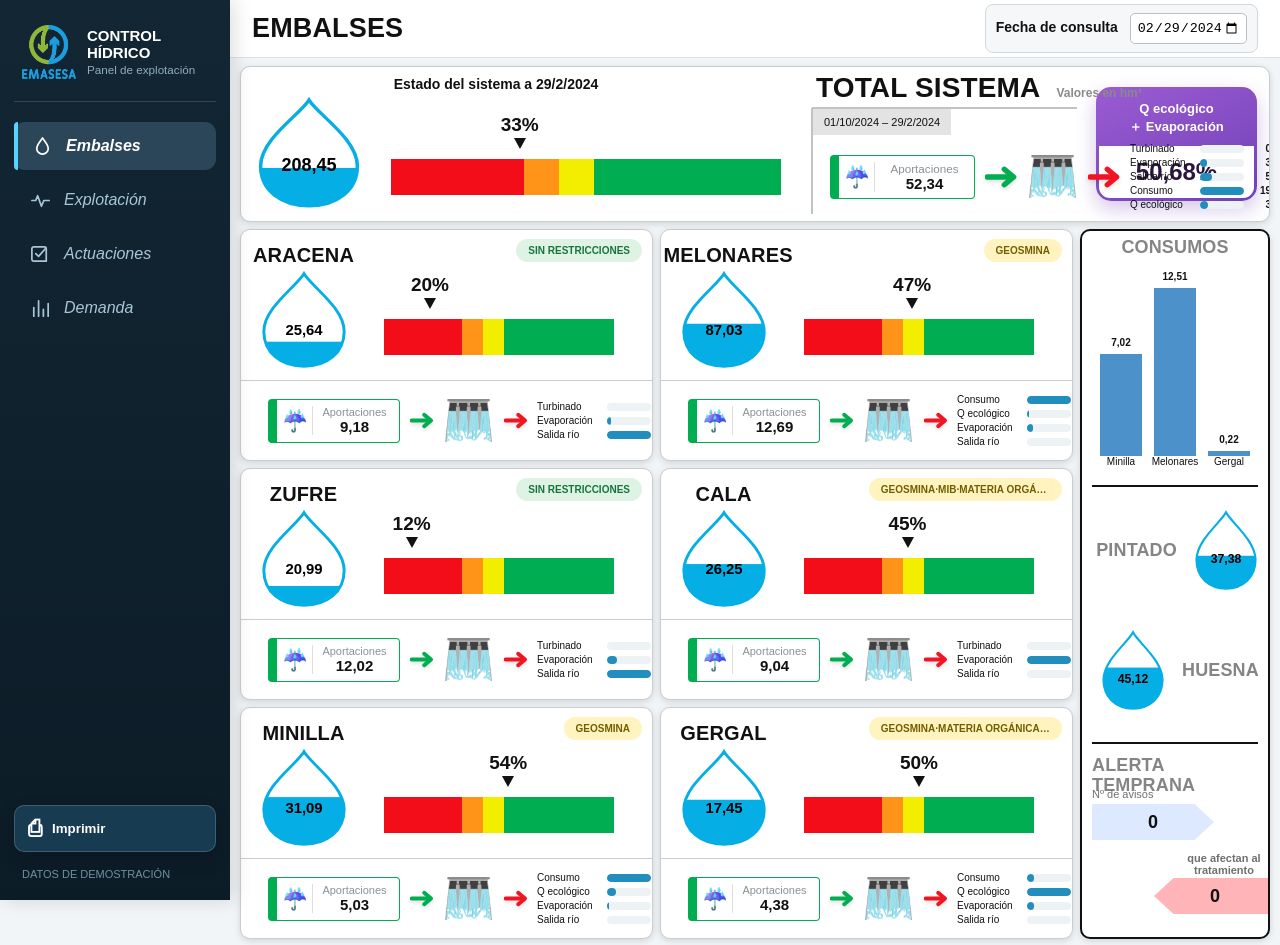
==== commit 49c36e5c: "a" ====
--- a/index.html
+++ b/index.html
@@ -12,9 +12,7 @@
  <body>
   <aside class="sidebar">
    <div class="brand">
-    <div class="brand-mark">
-     💧
-    </div>
+    <img class="brand-logo" src="ICONOS/logo.svg" alt="EMASESA">
     <div>
      <b>
       CONTROL HÍDRICO
@@ -105,6 +103,7 @@
   </script>
   <script src="js/embalses.js">
   </script>
+  <script src="js/impresion.js"></script>
  </body>
 </html>
 
--- a/css/menu-encabezado.css
+++ b/css/menu-encabezado.css
@@ -402,3 +402,19 @@
     -webkit-print-color-adjust: exact !important;
   }
 }
+
+/* Selector único de impresión */
+.global-print-dialog{width:min(620px,calc(100vw - 32px));padding:0;border:0;border-radius:16px;background:#fff;color:#183246;box-shadow:0 24px 70px #06192666}.global-print-dialog::backdrop{background:#0b2233a6;backdrop-filter:blur(3px)}.global-print-box{margin:0}.global-print-box header{display:grid;grid-template-columns:44px 1fr 34px;align-items:center;gap:12px;padding:19px 21px;border-bottom:1px solid #d9e2e8}.global-print-symbol{display:grid;place-items:center;width:42px;height:42px;border-radius:11px;background:#e9f6fc;color:#087fc8;font-size:25px}.global-print-box h2{margin:0 0 3px;font:800 20px/1.1 Arial,sans-serif}.global-print-box header p{margin:0;color:#687b88;font-size:13px}.global-print-close{align-self:start;width:32px;height:32px;border:0;border-radius:8px;background:transparent;color:#657985;font-size:25px;cursor:pointer}.global-print-options{display:grid;grid-template-columns:1fr 1fr;gap:12px;padding:18px 21px 12px}.global-print-option{min-height:116px;padding:18px;border:2px solid #d5e0e6;border-radius:12px;background:#fff;text-align:left;cursor:pointer}.global-print-option:hover{border-color:#18a9df;background:#f1fbff}.global-print-option b{display:block;margin-bottom:9px;color:#102d40;font-size:17px}.global-print-option span{display:block;color:#687b88;font-size:13px;line-height:1.35}.global-print-status{min-height:19px;margin:0;padding:0 21px;color:#087fc8;font-size:12px;font-weight:700}.global-print-status.busy::before{content:'◌';display:inline-block;margin-right:7px;animation:globalPrintSpin .8s linear infinite}.global-print-box footer{display:flex;justify-content:flex-end;padding:11px 21px 18px}.global-print-box footer button{padding:8px 16px;border:1px solid #bcc9d0;border-radius:8px;background:#fff;color:#314957;font-weight:700;cursor:pointer}.global-print-dialog button:disabled{cursor:wait;opacity:.55}.global-print-frame{position:fixed;left:-20000px;top:0;border:0;opacity:0;pointer-events:none}@keyframes globalPrintSpin{to{transform:rotate(360deg)}}
+@media(max-width:620px){.global-print-options{grid-template-columns:1fr}}
+
+/* Compatibilidad con el logo SVG actual del menú lateral. */
+.brand-logo {
+  display: block;
+  width: 54px;
+  height: 54px;
+  flex: 0 0 54px;
+  object-fit: contain;
+}
+@media screen and (max-width:760px) {
+  .brand-logo { width: 42px; height: 42px; flex-basis: 42px; }
+}
